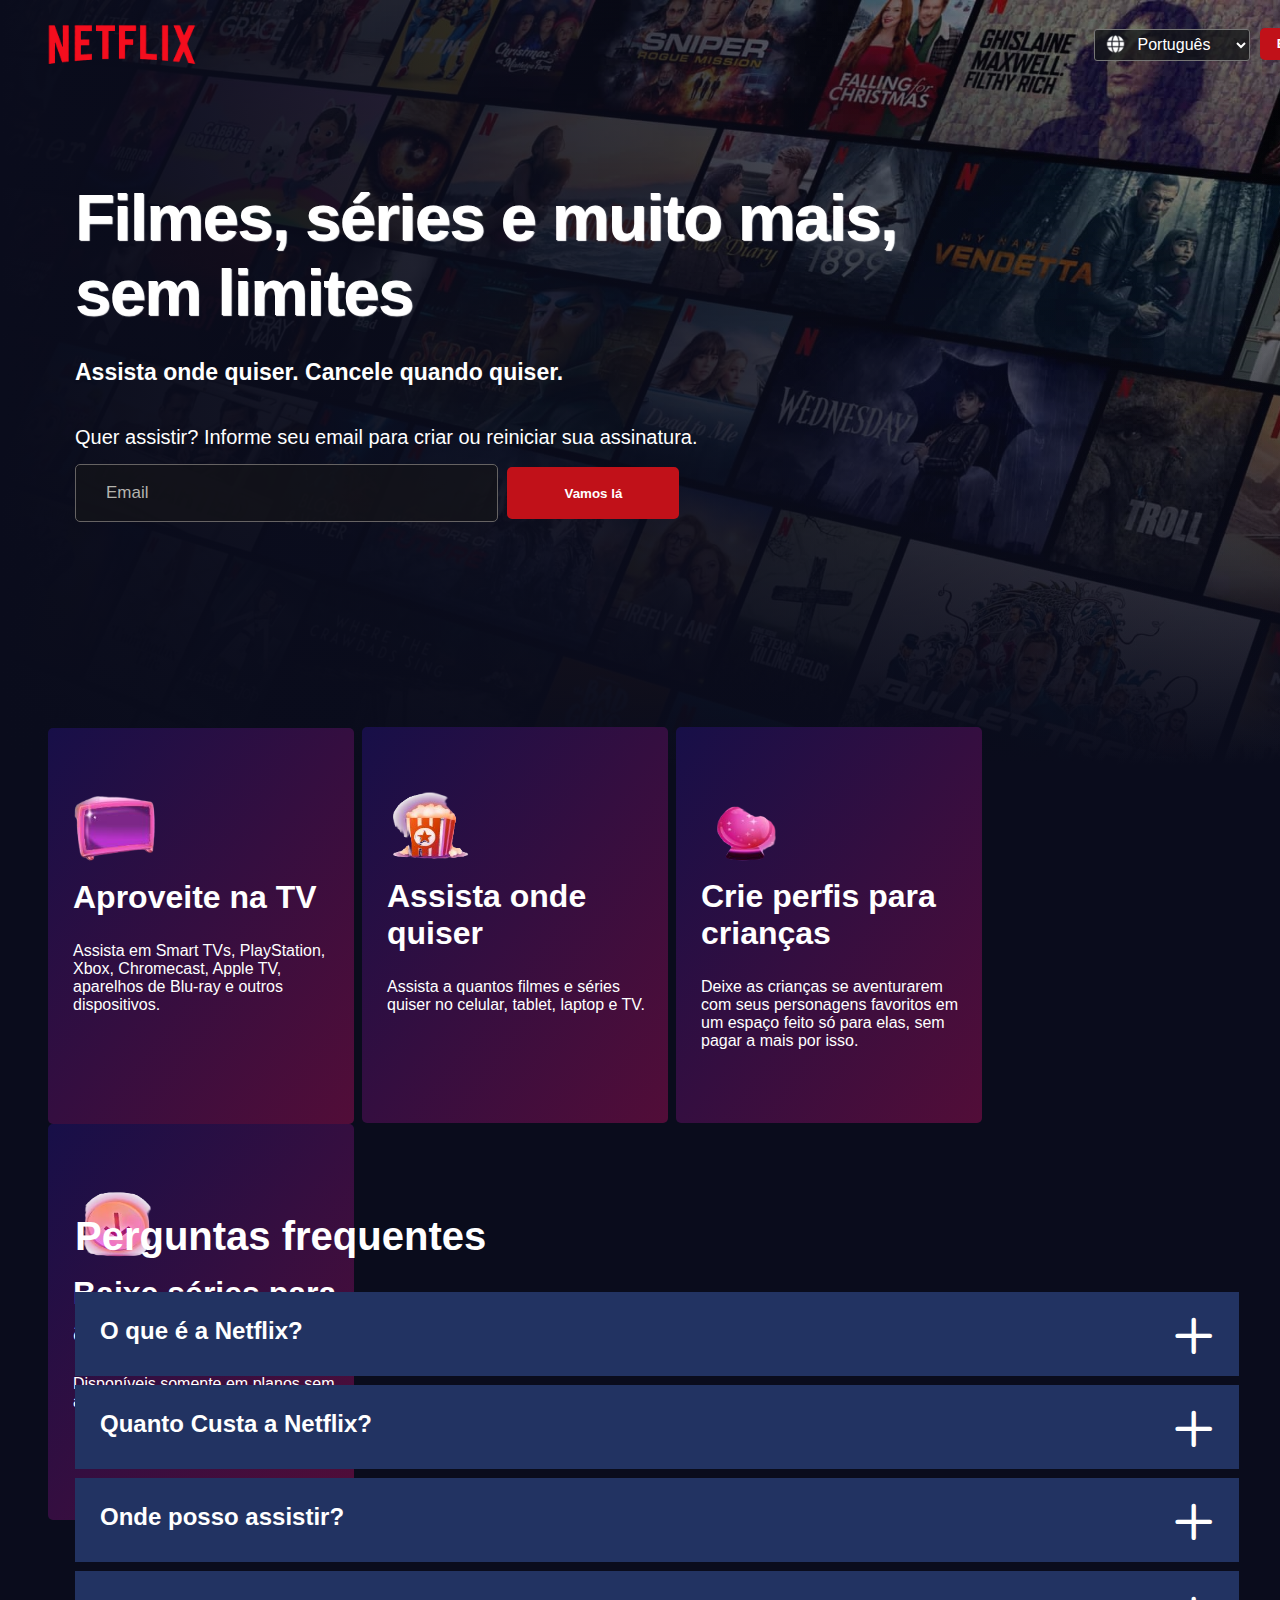
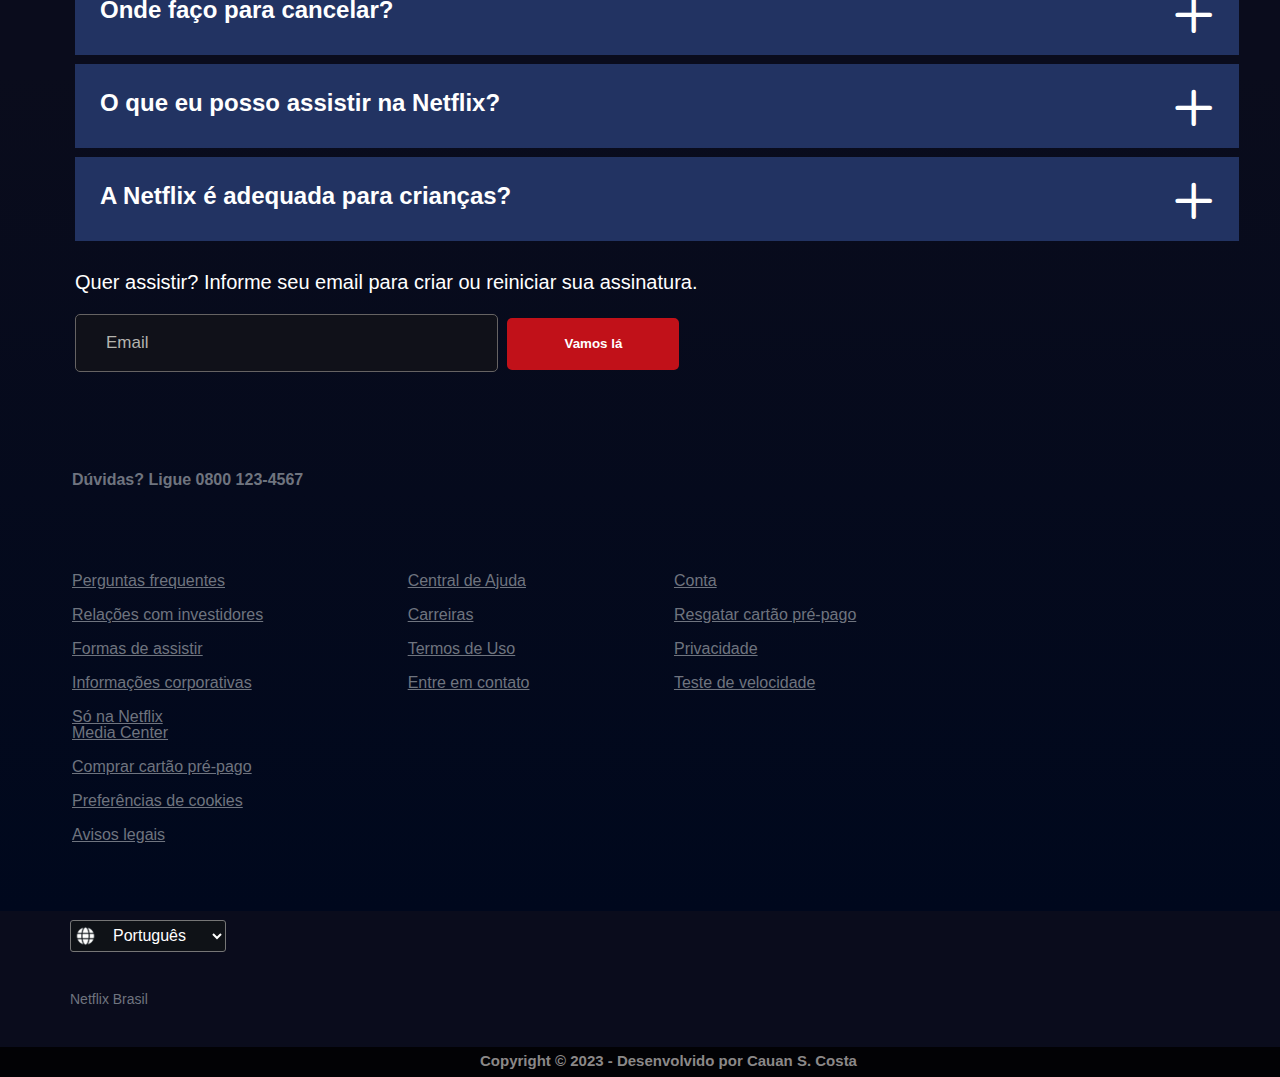
==== pagina1.html @ 978e19be "primeiro update" ====
<!doctype html>
<html lang="pt-br">

<head>
    <title> Netflix </title>
    <meta charset="utf-8">
    <meta name="author" content="Cauan">
    <meta name="description" content="Olá, seja bem vindo a Netflix">
    <meta name="keywords" content="Netflix">
    <link rel="stylesheet" href="pagina1.css">
    <link rel="stylesheet" href="https://cdnjs.cloudflare.com/ajax/libs/font-awesome/6.4.0/css/all.min.css">
    <link rel="preconnect" href="https://fonts.googleapis.com">
    <link rel="preconnect" href="https://fonts.gstatic.com" crossorigin>
    <link href="https://fonts.googleapis.com/css2?family=Bebas+Neue&display=swap" rel="stylesheet">
</head>

<body>
    <main>
        <div class="div-fundo-filmes">
            <header>
                <nav> <!-- PARTE DE CIMA DA PÁGINA --> <!-- PARTE DE CIMA DA PÁGINA --> <!-- PARTE DE CIMA DA PÁGINA -->
                    <img  class="logo" src="imagens/logo.png" alt="netflix logo">
                    <select class="seletor-idiomas" id="idiomas" name="idiomas">
                        <option value="pt-br" selected> Português</option>
                        <option value="en">Inglês</option>
                        <option value="es">Espanhol</option>
                    </select>
                    <img class="icone-idiomas" src="imagens/icone.png">
                    <button class="botao-entrar"> <a class="a-botao" href="#"> Entrar </a> </button>
                </nav>
            </header>

            <div class="div-texto-principal"> <!-- PARTE PRINCIPAL DA PÁGINA --> <!-- PARTE PRINCIPAL DA PÁGINA -->
                <h1> Filmes, séries e muito mais, sem limites </h1>
                <h2 class="h2-principal"> Assista onde quiser. Cancele quando quiser. </h2>
                <p class="p-principal"> Quer assistir? Informe seu email para criar ou reiniciar sua assinatura. </p>
                <input class="input-email" type="email"  required placeholder="Email">
                <button class="button-vamosla" type="submit"> <a class="a-botao" href="página 2/pagina2.html"> Vamos lá </a> </button>
            </div>
        </div>

<!-- PARTE SECUNDÁRIA DA PÁGINA (VANTANGES) -->  <!-- PARTE SECUNDÁRIA DA PÁGINA (VANTANGES) -->  <!-- PARTE SECUNDÁRIA DA PÁGINA (VANTANGES) --> 
        <div class="div-parte-secundaria"> 
            <ul class="ul-div-secundaria">
                
                <li class="li-div-secundaria"> 
                    <div class="div-box-vantagens">
                        <img class="icone-div-vantagens" src="imagens/foto1.png" alt="icone tv">
                        <h2 class="titulo-div-vantagens"> Aproveite na TV </h2>
                        <p class="subtitulo-div-vantagens"> Assista em Smart TVs, PlayStation, Xbox, Chromecast, Apple TV, aparelhos de Blu-ray e outros dispositivos.</p>
                    </div>


                <li class="li-div-secundaria"> 
                    <div class="div-box-vantagens">
                        <img class="icone-div-vantagens" src="imagens/foto2.png" alt="icone pipoca">
                        <h2 class="titulo-div-vantagens"> Assista onde quiser </h2>
                        <p class="subtitulo-div-vantagens"> Assista a quantos filmes e séries quiser no celular, tablet, laptop e TV.</p>
                    </div>

                    <li class="li-div-secundaria"> 
                        <div class="div-box-vantagens v3">
                            <img class="icone-div-vantagens" src="imagens/foto3.png" alt="icone abajur">
                            <h2 class="titulo-div-vantagens"> Crie perfis para crianças </h2>
                            <p class="subtitulo-div-vantagens"> Deixe as crianças se aventurarem com seus personagens favoritos em um espaço feito só para elas, sem pagar a mais por isso.</p>
                        </div>



                <li class="li-div-secundaria"> 
                    <div class="div-box-vantagens">
                        <img class="icone-div-vantagens" src="imagens/foto4.png" alt="icone download">
                        <h2 class="titulo-div-vantagens"> Baixe séries para assistir offline </h2>
                        <p class="subtitulo-div-vantagens"> Disponíveis somente em planos sem anúncios.</p>
                    </div>
                </li>
            </ul>
        </div>

<!-- PARTE TERCIÁRIA DA PÁGINA (PERGUNTAS) -->

        <div class="div-parte-terciaria">
            <h2 class="titulo-parte-tres">Perguntas frequentes</h2>

            <div class="div-box-perguntas">
                <h3 class="titulo-perguntas">O que é a Netflix? </h3> 
                <i class="fa-regular fa-plus iconeplus" style="color: #ffffff;"></i>
            </div>

            <div class="div-box-perguntas">
                <h3 class="titulo-perguntas">Quanto Custa a Netflix? </h3> 
                <i class="fa-regular fa-plus iconeplus" style="color: #ffffff;"></i>
            </div>

            <div class="div-box-perguntas">
                <h3 class="titulo-perguntas">Onde posso assistir? </h3> 
                <i class="fa-regular fa-plus iconeplus" style="color: #ffffff;"></i>
            </div>

            <div class="div-box-perguntas">
                <h3 class="titulo-perguntas">Onde faço para cancelar? </h3> 
                <i class="fa-regular fa-plus iconeplus" style="color: #ffffff;"></i>
            </div>

            <div class="div-box-perguntas">
                <h3 class="titulo-perguntas">O que eu posso assistir na Netflix? </h3> 
                <i class="fa-regular fa-plus iconeplus" style="color: #ffffff;"></i>
            </div>

            <div class="div-box-perguntas">
                <h3 class="titulo-perguntas">A Netflix é adequada para crianças? </h3> 
                <i class="fa-regular fa-plus iconeplus" style="color: #ffffff;"></i>
            </div>
            
            <div class="div-terciaria-complementar"> 
                <p class="p-complementar"> Quer assistir? Informe seu email para criar ou reiniciar sua assinatura. </p>
                <input class="input-email" type="email" id="email" name="email" required placeholder="Email">
                <button class="button-vamosla"> <a class="a-botao" href="página 2/pagina2.html"> Vamos lá </a> </button>
            </div>
        </div>
    </main>

<!-- PARTE QUARTENÁRIA DA PÁGINA (RODAPÉ) --> <!-- PARTE QUARTENÁRIA DA PÁGINA (RODAPÉ) --> <!-- PARTE QUARTENÁRIA DA PÁGINA (RODAPÉ) --> <!-- PARTE QUARTENÁRIA DA PÁGINA (RODAPÉ) -->
    <footer class="rodape">
        <h5 class="rodape-text">Dúvidas? Ligue 0800 123-4567</h5>

        <ul class="ul-main-rodape">
            <li class="linha-de-informacao">
            <div class="rodape-coluna1">
                <ul class="ul-rodape">
                    <li class="li-rodape"> <p class="p-dashed"> <a href="#"> Perguntas frequentes </a> </p> </li>
                    <li class="li-rodape"> <p class="p-dashed"> <a href="#"> Relações com investidores </a> </p> </li>
                    <li class="li-rodape"> <p class="p-dashed"> <a href="#"> Formas de assistir </a> </p> </li>
                    <li class="li-rodape"> <p class="p-dashed"> <a href="#"> Informações corporativas </a> </p> </li>
                    <li class="li-rodape"> <p class="p-dashed"> <a href="#"> Só na Netflix </a> </p> </li>
                </ul>
            </li>
            </div>

            <li class="linha-de-informacao">
            <div class="rodape-coluna2 var-conserto">
                <ul class="ul-rodape">
                    <li class="li-rodape"> <p class="p-dashed"> <a href="#"> Central de Ajuda </a> </p> </li>
                    <li class="li-rodape"> <p class="p-dashed">  <a href="#"> Carreiras </a> </p> </li>
                    <li class="li-rodape"> <p class="p-dashed">  <a href="#"> Termos de Uso </a> </p> </li>
                    <li class="li-rodape"> <p class="p-dashed"> <a href="#"> Entre em contato </a> </p> </li>
                </ul>
            </div>
            </li>

            <li class="linha-de-informacao">
                <div class="rodape-coluna3 var-conserto">
                    <ul class="ul-rodape">
                        <li class="li-rodape"> <p class="p-dashed"> <a href="#"> Conta </a> </p> </li>
                        <li class="li-rodape"> <p class="p-dashed"> <a href="#"> Resgatar cartão pré-pago </a> </p> </li>
                        <li class="li-rodape"> <p class="p-dashed"> <a href="#"> Privacidade </a> </p> </li>
                        <li class="li-rodape"> <p class="p-dashed"> <a href="#"> Teste de velocidade </a> </p> </li>
                    </ul>
                </div>
            </li>

            <li class="linha-de-informacao">
                <div class="rodape-coluna4 var-conserto">
                    <ul class="ul-rodape">
                        <li class="li-rodape"> <p class="p-dashed"> <a href="#"> Media Center  </a> </p> </li>
                        <li class="li-rodape"> <p class="p-dashed"> <a href="#"> Comprar cartão pré-pago </a> </p> </li>
                        <li class="li-rodape"> <p class="p-dashed"> <a href="#"> Preferências de cookies </a> </p> </li>
                        <li class="li-rodape"> <p class="p-dashed"> <a href="#"> Avisos legais </a> </p> </li>
                    </ul>
                </div>
            </li>
        </ul>

        <select class="seletor-idiomas seletor-rodape" id="idiomas" name="idiomas">
            <option value="pt-br" selected> Português</option>
            <option value="en">Inglês</option>
            <option value="es">Espanhol</option>
        </select>
        <img class="icone-idiomas icone-footer" src="imagens/icone.png">
        <p class="p-final"> Netflix Brasil </p>

        <!-- PARTE COPYRIGHT (RODAPÉ) -->         <!-- PARTE COPYRIGHT (RODAPÉ) -->        <!-- PARTE COPYRIGHT (RODAPÉ) -->
        <div class="div-copyright">
            <h5> Copyright ©  2023 - Desenvolvido por Cauan S. Costa </h5>
        </div>
    </footer>

    
</body>
---- pagina1.css ----
html{overflow-x: hidden;}

body{margin: 0;
background-image: linear-gradient(to bottom, #0a0c1c, #0a0c1c, #0a0c1c, #00081D);
font-family: sans-serif;}

/* NAV */ /* NAV */ /* NAV */ /* NAV */ /* NAV */ /* NAV */ /* NAV */ /* NAV */ /* NAV */ /* NAV */ /* NAV */ /* NAV */ 
/* NAV */ /* NAV */ /* NAV */ /* NAV */ /* NAV */ /* NAV */ /* NAV */ /* NAV */ /* NAV */ /* NAV */ /* NAV */ /* NAV */ /* NAV */ 
/* NAV */ /* NAV */ /* NAV */ /* NAV */ /* NAV */ /* NAV */ /* NAV */ /* NAV */ /* NAV */ /* NAV */ /* NAV */ /* NAV */ 

.div-fundo-filmes{background-image: linear-gradient(to right, #0a0c1c, #0a0c1cb4, #ffffff00), linear-gradient(to top, #0a0c1c, rgba(255, 255, 255, 0)), url(imagens/foto_principal.jpg); 
height: 765px;
width: 1345px;
background-repeat: no-repeat;}

.logo{position: relative;
width: 180px;
height: 100px;
left: 32px;
bottom: 8px;}

.seletor-idiomas{position: relative;
height: 32px;
width: 156px;
background-color: #121416bb;
color: white;
border-radius: 3px;
text-align: center;
font-size: 16px;
left: 910px;
bottom: 50px;
padding-left: 15px;}

.seletor-idiomas:focus{border: 2px solid white;
padding: 5px;}

.icone-idiomas{position: relative;
left: 760px;
bottom: 46px;
height: 20px;}

.botao-entrar{position: relative;
height: 32px;
width: 72px;
background-color: #C11119;
border-radius: 5px;
border: none;
font-weight: bold;
left: 890px;
bottom: 52px;}

.botao-entrar:hover{background-color: #ac0d15;}

.a-botao{text-decoration: none;
color: white;}

/* IMG PRINCIPAL */ /* IMG PRINCIPAL */ /* IMG PRINCIPAL */ /* IMG PRINCIPAL */ /* IMG PRINCIPAL */ /* IMG PRINCIPAL */ 
/* IMG PRINCIPAL */ /* IMG PRINCIPAL */ /* IMG PRINCIPAL */ /* IMG PRINCIPAL */ /* IMG PRINCIPAL */ /* IMG PRINCIPAL */ /* IMG PRINCIPAL */ /* IMG PRINCIPAL */ 
/* IMG PRINCIPAL */ /* IMG PRINCIPAL */ /* IMG PRINCIPAL */ /* IMG PRINCIPAL */ /* IMG PRINCIPAL */ /* IMG PRINCIPAL */ 

.div-texto-principal{position: relative;
max-width: 950px;
max-height: 350px;
height: 350px;
left: 75px;
top: 25px;
color: white;}

h1{font-size: 65px;
font-family: sans-serif;
font-weight: bold;
letter-spacing: -1.5px;
text-shadow: 1px 1px 1px white;}

.h2-principal{font-size: 23px;
position: relative;
font-family: sans-serif;
color: white;
bottom: 15px;}

.p-principal{font-size: 20px;
position: relative;
font-family: sans-serif;
color: white;
top: 5px;}

.input-email{position: relative;
height: 54px;
width: 404px;
border-radius: 5px;
background-color:  #131419c4;
border: 1px solid rgb(102, 99, 99);
color: white;
font-size: 16px;
padding-left: 15px;}

::placeholder{position: relative;
padding-left: 15px;
font-size: 17px;
color: #B4B4AF;}


.button-vamosla{position: relative;
width: 172px;
height: 52px;
border-radius: 5px;
background-color: #C11119;
border-radius: 5px;
border: none;
font-weight: bold;
left: 5px;}

.button-vamosla:hover{background-color: #ac0d15;}

/* PARTE SECUNDÁRIA */ /* PARTE SECUNDÁRIA */ /* PARTE SECUNDÁRIA */ /* PARTE SECUNDÁRIA */ /* PARTE SECUNDÁRIA */ /* PARTE SECUNDÁRIA */ /* PARTE SECUNDÁRIA */ /* PARTE SECUNDÁRIA */ 
/* PARTE SECUNDÁRIA */ /* PARTE SECUNDÁRIA */ /* PARTE SECUNDÁRIA */ /* PARTE SECUNDÁRIA */ /* PARTE SECUNDÁRIA */ /* PARTE SECUNDÁRIA */ 
/* PARTE SECUNDÁRIA */ /* PARTE SECUNDÁRIA */ /* PARTE SECUNDÁRIA */ /* PARTE SECUNDÁRIA */ /* PARTE SECUNDÁRIA */ /* PARTE SECUNDÁRIA */ 


.div-parte-secundaria{position: relative;
height: 400px;
width: 100%;
left: 45px;
bottom: 75px;}

.div-box-vantagens{position: relative;
height: 396px;
width: 306px;
right: 45px;
bottom: 15px;
background-image: linear-gradient(to top left, #520D38, #170F48);
border-radius: 5px;}

.ul-div-secundaria{text-decoration: none;}

.li-div-secundaria{display: inline-block;
margin-left: 8px;}

.icone-div-vantagens{position: relative;
top: 65px;
left: 25px;
height: 75px;
width: 90px;}

.titulo-div-vantagens{position: relative;
top: 45px;
font-size: 32px;
margin-left: 25px;
color: white;}

.subtitulo-div-vantagens{position: relative;
top: 45px;
margin-left: 25px;
font-size: 16px;
color: white;
max-width: 90%;}

.v3{position: relative;
top: 21px;}

/* PARTE TERCIÁRIA (PERGUNTAS) */ /* PARTE TERCIÁRIA (PERGUNTAS) */ /* PARTE TERCIÁRIA (PERGUNTAS) */ /* PARTE TERCIÁRIA (PERGUNTAS) */ /* PARTE TERCIÁRIA (PERGUNTAS) */ 
/* PARTE TERCIÁRIA (PERGUNTAS) */ /* PARTE TERCIÁRIA (PERGUNTAS) */ /* PARTE TERCIÁRIA (PERGUNTAS) */ /* PARTE TERCIÁRIA (PERGUNTAS) */ /* PARTE TERCIÁRIA (PERGUNTAS) */ 
/* PARTE TERCIÁRIA (PERGUNTAS) */ /* PARTE TERCIÁRIA (PERGUNTAS) */ /* PARTE TERCIÁRIA (PERGUNTAS) */ /* PARTE TERCIÁRIA (PERGUNTAS) */ /* PARTE TERCIÁRIA (PERGUNTAS) */ 

.div-parte-terciaria{position: relative;
height: 770px;
width: 1164px;
left: 75px;}

.titulo-parte-tres{position: relative;
font-size: 40px;
color: white;}

.div-box-perguntas{position: relative;
width: 1164px;
height: 84px;
background-color: #223362;
margin-bottom: -15px;}

.div-box-perguntas:hover{background-color: #2c4077;}

.titulo-perguntas{position: relative;
padding-left: 25px;
top: 25px;
font-size: 24px;
color: white;}

.iconeplus{position: relative;
font-size: 45px;
float: right;
bottom: 30px;
right: 25px;
display: block;}

.div-terciaria-complementar{position: relative;
top: 25px;}

.p-complementar{position: relative;
font-size: 20px;
color: white;}

/* PARTE QUARTENÁRIA (RODAPÉ) */ /* PARTE QUARTENÁRIA (RODAPÉ) */ /* PARTE QUARTENÁRIA (RODAPÉ) */ /* PARTE QUARTENÁRIA (RODAPÉ) */ /* PARTE QUARTENÁRIA (RODAPÉ) */ 
/* PARTE QUARTENÁRIA (RODAPÉ) */ /* PARTE QUARTENÁRIA (RODAPÉ) */ /* PARTE QUARTENÁRIA (RODAPÉ) */ /* PARTE QUARTENÁRIA (RODAPÉ) */ /* PARTE QUARTENÁRIA (RODAPÉ) */ 
/* PARTE QUARTENÁRIA (RODAPÉ) */ /* PARTE QUARTENÁRIA (RODAPÉ) */ /* PARTE QUARTENÁRIA (RODAPÉ) */ /* PARTE QUARTENÁRIA (RODAPÉ) */ /* PARTE QUARTENÁRIA (RODAPÉ) */ 

.rodape{position: relative;
height: 500px;
width: 100%;}

.rodape-text{position: relative;
font-size: 16px;
top: 60px;
left: 72px;
color: #6F747F;}

.li-rodape{text-decoration: none;
display: block;
color: #6F747F;}

.linha-de-informacao{display: inline-block;
margin-left: 100px;
position: relative;
top: 100px;
right: 108px;}

.var-conserto{position: relative;
bottom: 34px;}

.seletor-rodape{position: relative;
top: 110px;
left: 70px;}

.p-final{position: relative;
color: #6F747F;
font-size: 14px;
top: 135px;
left: 70px;}

.p-dashed{text-decoration: underline;}

.icone-footer{position: relative;
left: -85px;
top: 115px;}

a{text-decoration: none;
color: #6F747F;;}

/* COPYRIGHT (RODAPÉ) */ /* COPYRIGHT (RODAPÉ) */ /* COPYRIGHT (RODAPÉ) */ /* COPYRIGHT (RODAPÉ) */ /* COPYRIGHT (RODAPÉ) */ 
/* COPYRIGHT (RODAPÉ) */ /* COPYRIGHT (RODAPÉ) */ /* COPYRIGHT (RODAPÉ) */ /* COPYRIGHT (RODAPÉ) */ /* COPYRIGHT (RODAPÉ) */ 
/* COPYRIGHT (RODAPÉ) */ /* COPYRIGHT (RODAPÉ) */ /* COPYRIGHT (RODAPÉ) */ /* COPYRIGHT (RODAPÉ) */ /* COPYRIGHT (RODAPÉ) */ 

.div-copyright{position: relative;
top: 150px;
background-color: #000000cc;
height: 30px;}

h5{font-size: 15px;
    font-family: sans-serif;
    position: relative;
    left: 480px;
    top: 5px;
    color: rgb(139, 136, 136)}
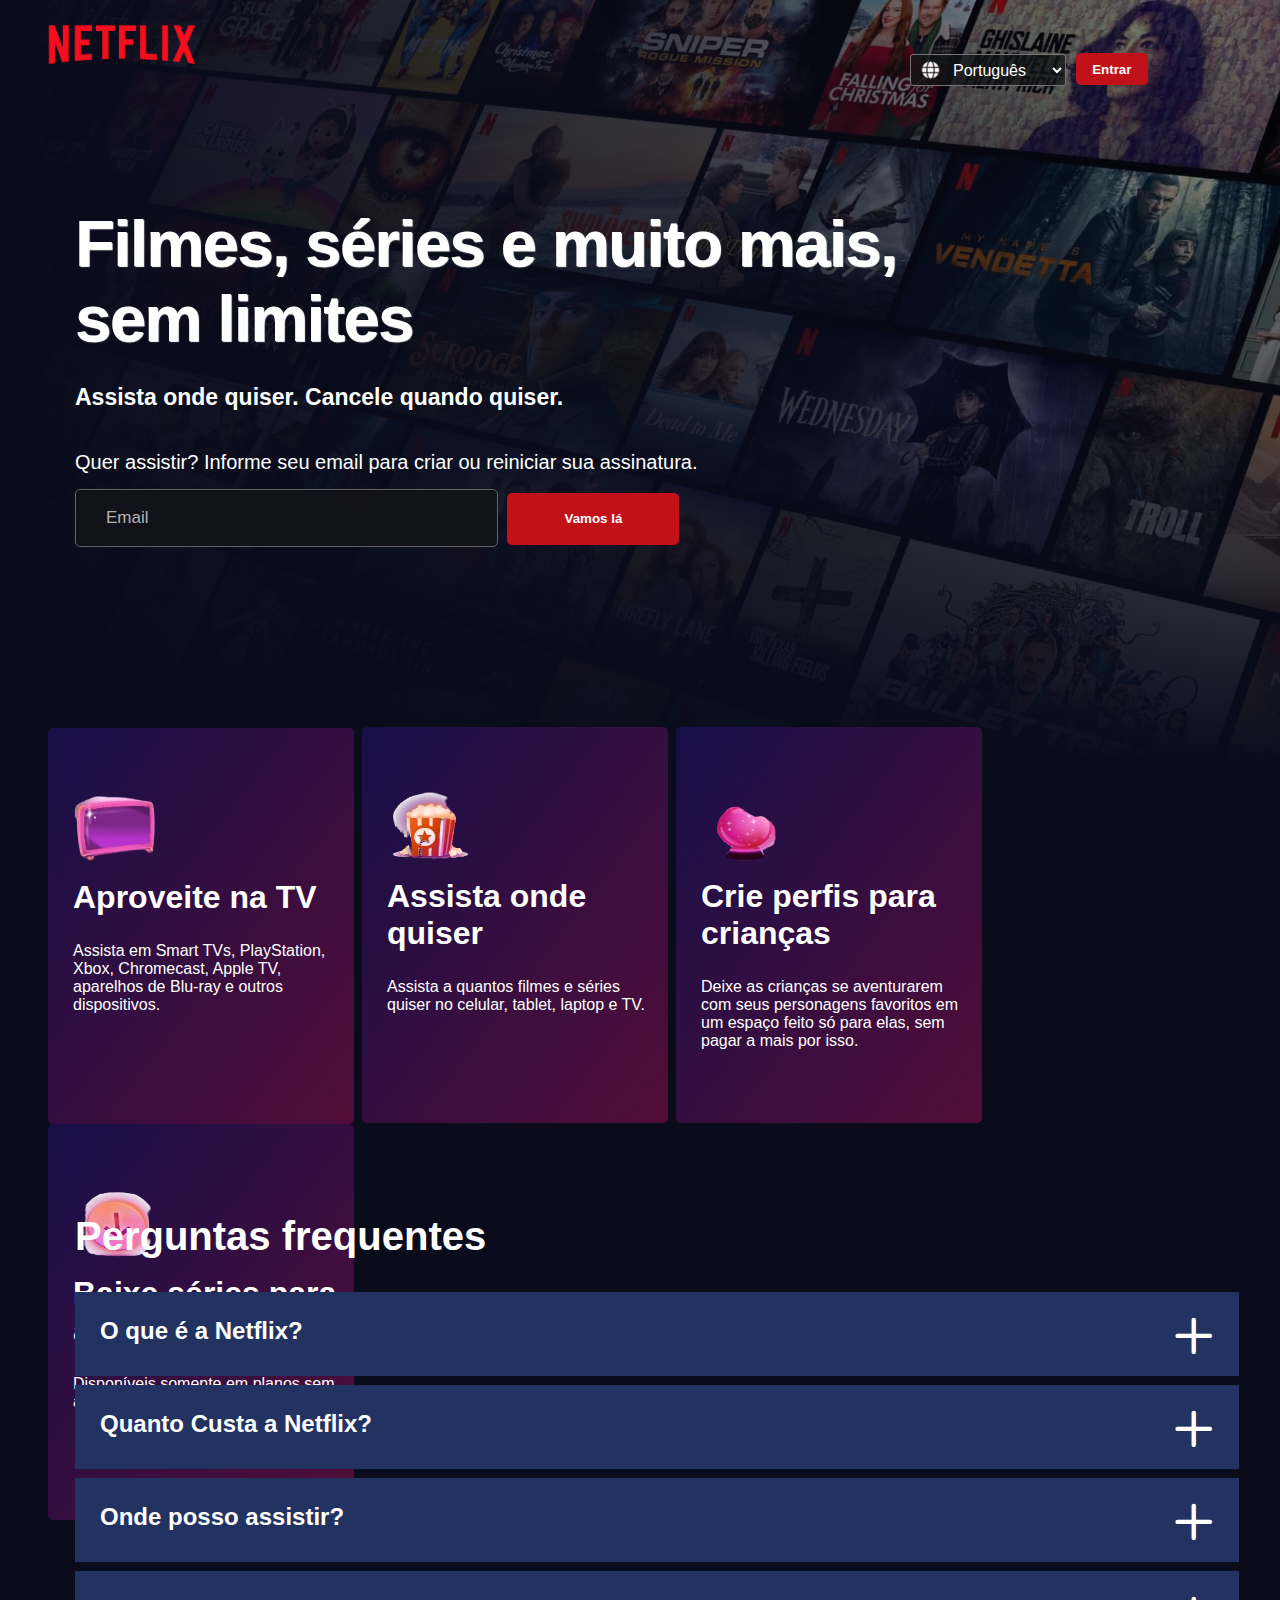
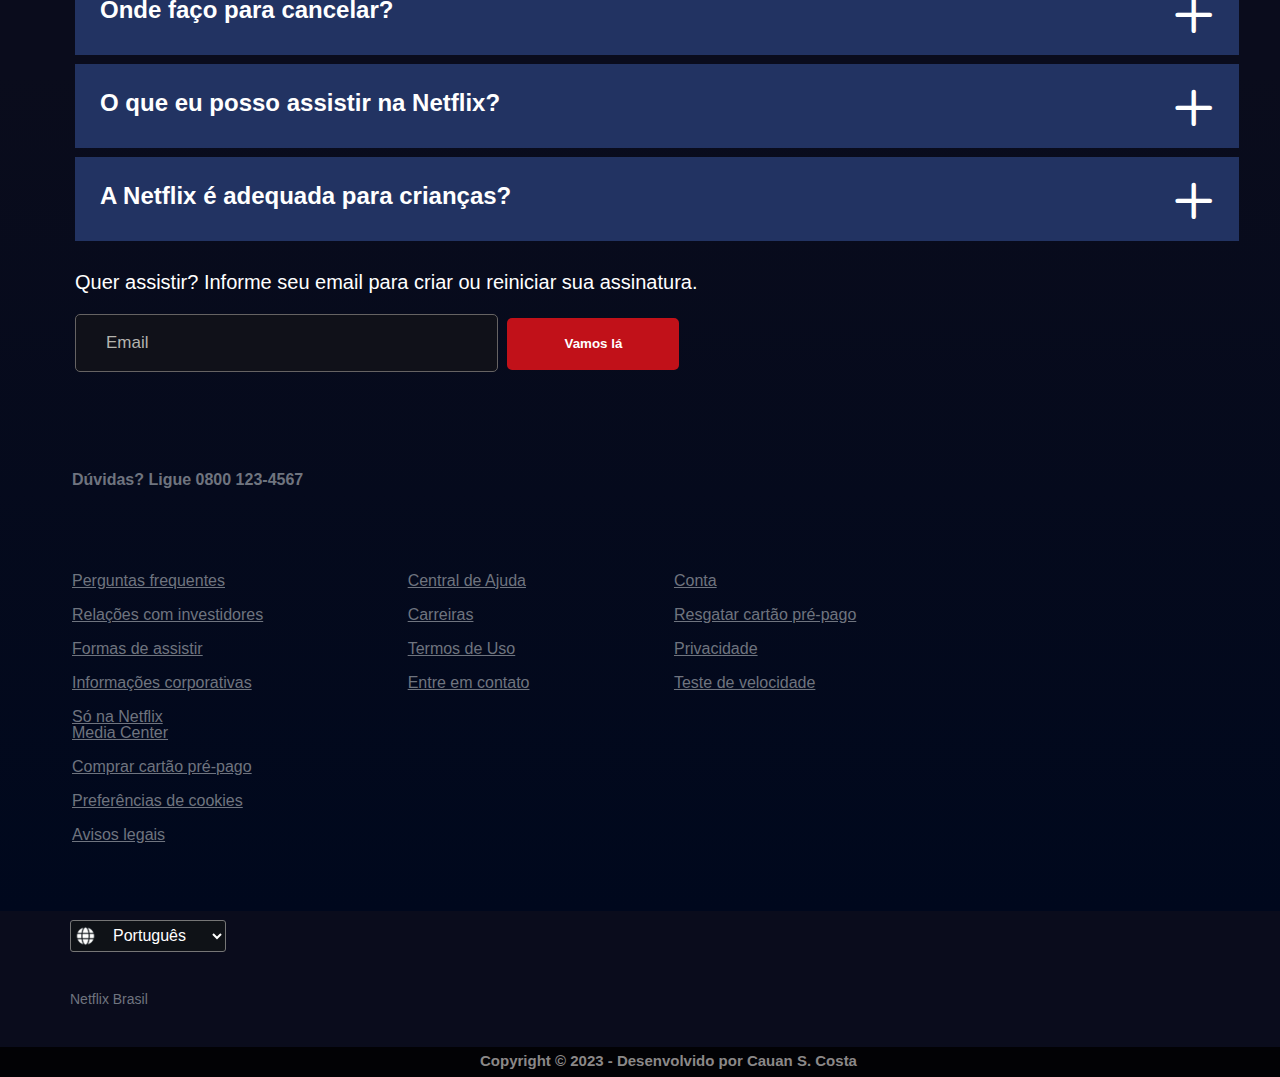
==== commit 17c9514b: "mensagem" ====
--- a/pagina1.html
+++ b/pagina1.html
@@ -4,6 +4,7 @@
 <head>
     <title> Netflix </title>
     <meta charset="utf-8">
+    <meta name="viewport" content="width=device-width, initial-scale=1.0" />
     <meta name="author" content="Cauan">
     <meta name="description" content="Olá, seja bem vindo a Netflix">
     <meta name="keywords" content="Netflix">
@@ -19,22 +20,25 @@
         <div class="div-fundo-filmes">
             <header>
                 <nav> <!-- PARTE DE CIMA DA PÁGINA --> <!-- PARTE DE CIMA DA PÁGINA --> <!-- PARTE DE CIMA DA PÁGINA -->
-                    <img  class="logo" src="imagens/logo.png" alt="netflix logo">
-                    <select class="seletor-idiomas" id="idiomas" name="idiomas">
-                        <option value="pt-br" selected> Português</option>
-                        <option value="en">Inglês</option>
-                        <option value="es">Espanhol</option>
-                    </select>
-                    <img class="icone-idiomas" src="imagens/icone.png">
-                    <button class="botao-entrar"> <a class="a-botao" href="#"> Entrar </a> </button>
+                    <img class="logo" src="imagens/logo.png" alt="netflix logo">
+                    <div class="div-nav-flex"> 
+                        <select class="seletor-idiomas" id="idiomas" name="idiomas">
+                            <option value="pt-br" selected> Português</option>
+                            <option value="en">Inglês</option>
+                            <option value="es">Espanhol</option>
+                        </select>
+                        <img class="icone-idiomas" src="imagens/icone.png">
+                        <button class="botao-entrar"> <a class="a-botao" href="#"> Entrar </a> </button>
+                    </div>
                 </nav>
             </header>
+
 
             <div class="div-texto-principal"> <!-- PARTE PRINCIPAL DA PÁGINA --> <!-- PARTE PRINCIPAL DA PÁGINA -->
                 <h1> Filmes, séries e muito mais, sem limites </h1>
                 <h2 class="h2-principal"> Assista onde quiser. Cancele quando quiser. </h2>
                 <p class="p-principal"> Quer assistir? Informe seu email para criar ou reiniciar sua assinatura. </p>
-                <input class="input-email" type="email"  required placeholder="Email">
+                <input class="input-email" type="email"  class="placeholder" required placeholder ="Email">
                 <button class="button-vamosla" type="submit"> <a class="a-botao" href="página 2/pagina2.html"> Vamos lá </a> </button>
             </div>
         </div>
--- a/pagina1.css
+++ b/pagina1.css
@@ -3,6 +3,92 @@
 body{margin: 0;
 background-image: linear-gradient(to bottom, #0a0c1c, #0a0c1c, #0a0c1c, #00081D);
 font-family: sans-serif;}
+
+/* RESPONSIVIDADE (TESTE)*/ /* RESPONSIVIDADE (TESTE)*/ /* RESPONSIVIDADE (TESTE)*/ /* RESPONSIVIDADE (TESTE)*/ /* RESPONSIVIDADE (TESTE)*/ 
+
+
+@media screen and (max-width: 414px){
+    nav{height: 100px;
+    width: 414px;}
+
+    main .div-fundo-filmes{background-image: linear-gradient(to bottom right, #0a0c1c, #00021473, #00021400, #ffffff00), linear-gradient(to top, #0a0c1c, rgba(255, 255, 255, 0)), url(imagens/foto_principal414x970.png);
+    position: relative;
+    background-repeat: no-repeat;
+    height: 2200px;}
+
+    nav .logo{height: 130px;
+    width: 240px;
+    top: 1vh;}
+
+    nav .div-nav-flex{position: relative;
+    right: 400px;}
+
+    nav .seletor-idiomas{height: 70px;
+    width: 130px;
+    font-size: 0px;
+    position: relative;
+    bottom: 119px;
+    border-radius: 10px;}
+                
+    nav .icone-idiomas{position: relative;
+    height: 55px;
+    width: 55px;
+    padding-left: 55px;
+    bottom: 97px;}
+                
+    nav .botao-entrar{position: relative;
+    height: 70px;
+    width: 150px;
+    color: #ee000c;
+    bottom: 190px;
+    margin-left: 190px;
+    font-size: 30px;
+    border-radius: 10px;}
+
+/* RESPONSIVIDADE (PARTE PRINCIPAL)*/ /* RESPONSIVIDADE (PARTE PRINCIPAL)*/ /* RESPONSIVIDADE (PARTE PRINCIPAL)*/ /* RESPONSIVIDADE (PARTE PRINCIPAL)*/
+
+    main .div-texto-principal{position: relative;
+    top: 150px;}
+
+    .div-texto-principal h1{font-size: 90px;
+    max-width: 90%;
+    text-shadow: 0.5px 0.5px 0.5px black;
+    position: relative;}
+
+    .div-texto-principal .h2-principal{font-size: 40px;
+        max-width: 80%;
+        text-shadow: 0.5px 0.5px 0.5px black;
+        position: relative;}
+
+    .div-texto-principal .p-principal{font-size: 40px;
+    max-width: 78%;
+    text-shadow: 0.5px 0.5px 0.5px black;
+    position: relative;}
+
+    .div-texto-principal .input-email{position: relative;
+    height: 105px;
+    width: 70%;
+    font-size: 15px;
+    border-radius: 15px;
+    color: white;
+    font-size: 40px;
+    top: 15px;}
+
+    .div-texto-principal ::placeholder{
+    font-size: 40px;
+    position: relative;}
+
+    .div-texto-principal .button-vamosla{position: relative;
+    top: 60px;
+    height: 105px;
+    width: 30%;
+    font-size: 40px;
+}
+
+
+
+}
+
 
 /* NAV */ /* NAV */ /* NAV */ /* NAV */ /* NAV */ /* NAV */ /* NAV */ /* NAV */ /* NAV */ /* NAV */ /* NAV */ /* NAV */ 
 /* NAV */ /* NAV */ /* NAV */ /* NAV */ /* NAV */ /* NAV */ /* NAV */ /* NAV */ /* NAV */ /* NAV */ /* NAV */ /* NAV */ /* NAV */ 
